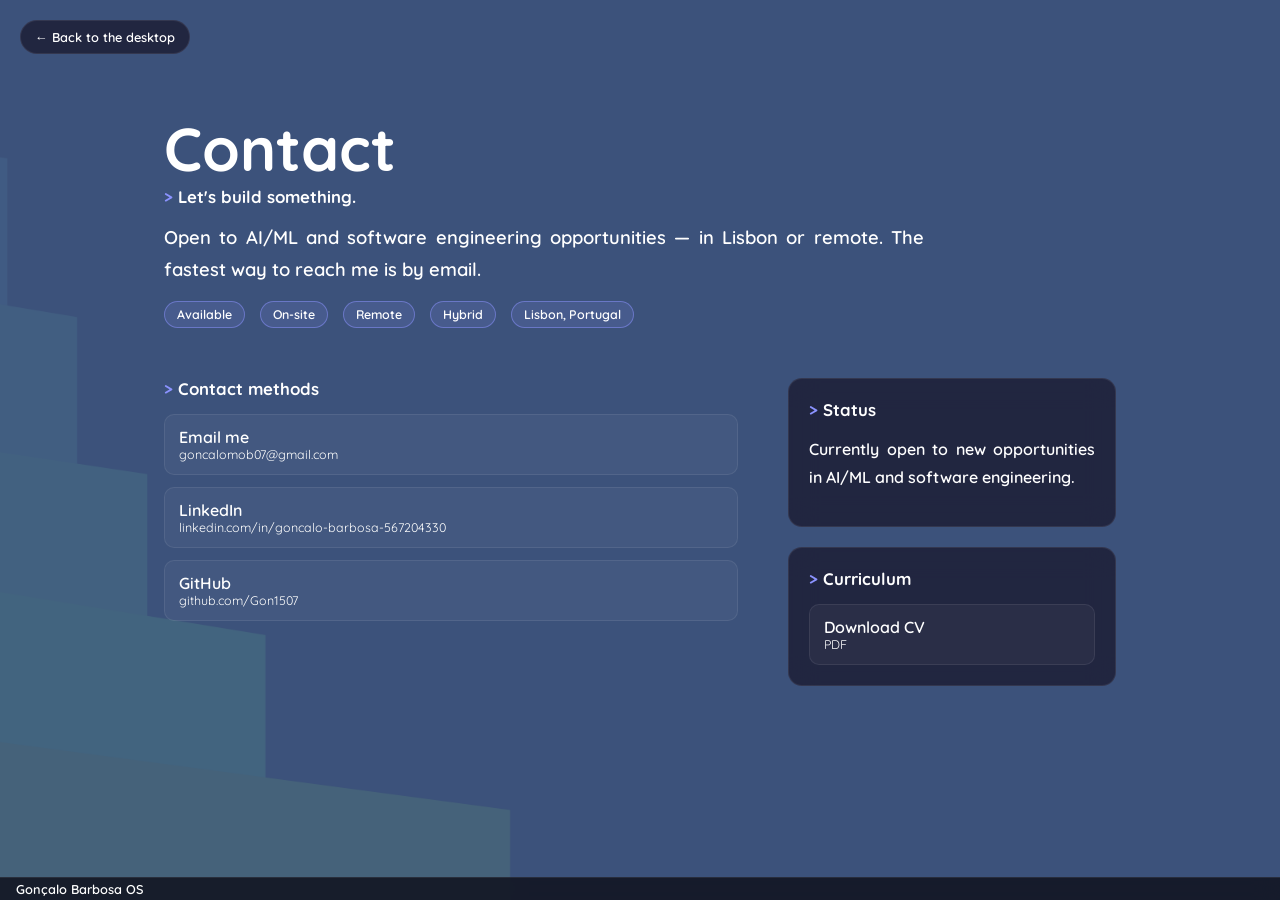
==== pages/contacts.html @ 38caf9a5 "Change of Font and Contacts page added" ====
<!DOCTYPE html>
<html lang="en" class="blue-theme">

<head>
    <meta charset="UTF-8">
    <meta name="viewport" content="width=device-width, initial-scale=1.0">
    <title>Contact — Gonçalo Barbosa</title>

    <link rel="preconnect" href="https://fonts.googleapis.com">
    <link rel="preconnect" href="https://fonts.gstatic.com" crossorigin>
    <link href="https://fonts.googleapis.com/css2?family=Quicksand:wght@400;500;600;700&display=swap" rel="stylesheet">
    <link rel="stylesheet" href="../css/style.css">
    <link rel="stylesheet" href="../css/pagestyle.css">
    <link rel="icon" href="../img/icon.ico">
</head>

<body>
    <a class="voltar" href="../index.html">← Back to the desktop</a>

    <main class="pagina">
        <header>
            <h1>Contact</h1>
            <h2>Let's build something.</h2>
            <p class="descricao">
                Open to AI/ML and software engineering opportunities — in Lisbon or remote.
                The fastest way to reach me is by email.
            </p>
            <ul class="etiquetas">
                <li class="etiqueta">Available</li>
                <li class="etiqueta">On-site</li>
                <li class="etiqueta">Remote</li>
                <li class="etiqueta">Hybrid</li>
                <li class="etiqueta">Lisbon, Portugal</li>
            </ul>
        </header>

        <div class="colunas">
            <div class="coluna-principal">
                <section>
                    <h2>Contact methods</h2>
                    <div class="contact-cards">
                        <a class="botao" href="mailto:goncalomob07@gmail.com">
                            Email me
                            <small>goncalomob07@gmail.com</small>
                        </a>
                        <a class="botao" href="https://www.linkedin.com/in/goncalo-barbosa-567204330"
                            target="_blank" rel="noopener">
                            LinkedIn
                            <small>linkedin.com/in/goncalo-barbosa-567204330</small>
                        </a>
                        <a class="botao" href="https://github.com/Gon1507" target="_blank" rel="noopener">
                            GitHub
                            <small>github.com/Gon1507</small>
                        </a>
                    </div>
                </section>
            </div>

            <aside class="lateral">
                <div class="painel">
                    <h2>Status</h2>
                    <p>Currently open to new opportunities in AI/ML and software engineering.</p>
                </div>

                <div class="painel">
                    <h2>Curriculum</h2>
                    <a class="botao" href="../img/CV.pdf" download="Goncalo-Barbosa-CV.pdf">
                        Download CV
                        <small>PDF</small>
                    </a>
                </div>
            </aside>
        </div>
    </main>

    <div class="taskbar">
        <a href="../index.html">Gonçalo Barbosa OS</a>
    </div>
</body>

</html>
---- css/style.css ----
* {
    margin: 0;
    padding: 0;
    box-sizing: border-box;
    user-select: none;
}

body {
    font-family: 'Quicksand', sans-serif;
    background: #11131e url('../img/background.png') no-repeat center/cover;
    height: 100vh;
    overflow: hidden;
    color: #fff;
}

.desktop {
    height: calc(100vh - 40px);
    padding: 20px;
    position: relative;
    overflow: hidden;
}

.icons-center {
    height: 100%;
    display: flex;
    justify-content: center;
    align-items: center;
    gap: 20px;
}

.icon {
    width: 150px;
    height: 140px;
    display: flex;
    flex-direction: column;
    align-items: center;
    justify-content: center;
    cursor: pointer;
    padding: 8px;
    border-radius: 10px;
    transition: background 0.2s, transform 0.2s;
}

.icon:hover {
    background: rgba(255, 255, 255, 0.12);
    backdrop-filter: blur(3px);
    transform: scale(1.1);
}

.icon span {
    font-size: 0.75rem;
    font-weight: 600;
    text-align: center;
    text-shadow: 0 2px 4px rgba(0,0,0,0.9);
    width: 100%;
    line-height: 1.1;
}

.icon-custom-img {
    width: 85px;
    height: 85px;
    object-fit: contain;
    margin-bottom: 6px;
    filter: drop-shadow(0 2px 4px rgba(0,0,0,0.5));
}

.window {
    position: fixed;
    top: 50%;
    left: 50%;
    transform: translate(-50%, -50%);
    width: 450px;
    max-width: 90vw;
    background: linear-gradient(160deg, rgba(32, 34, 54, 0.96), rgba(16, 18, 30, 0.96));
    backdrop-filter: blur(18px);
    border: 1px solid rgba(255, 255, 255, 0.1);
    border-radius: 16px;
    box-shadow: 0 25px 60px rgba(0, 0, 0, 0.65);
    display: none;
    flex-direction: column;
    overflow: hidden;
    z-index: 100;
    animation: pop 0.25s cubic-bezier(0.2, 0.9, 0.3, 1.2);
}

.window.active {
    border-color: rgba(108, 99, 255, 0.55);
    box-shadow: 0 25px 60px rgba(0, 0, 0, 0.65), 0 0 40px rgba(108, 99, 255, 0.25);
}

.window-header {
    background: linear-gradient(90deg, rgba(108, 99, 255, 0.28), rgba(139, 92, 246, 0.04));
    padding: 12px 16px;
    display: flex;
    align-items: center;
    gap: 12px;
    border-bottom: 1px solid rgba(255, 255, 255, 0.08);
    cursor: grab;
}

.window-header .title {
    flex: 1;
    font-size: 0.85rem;
    font-weight: 600;
    color: #dcdfee;
}

.close-btn {
    order: -1;
    background: #ff5f56;
    border: none;
    color: transparent;
    width: 14px;
    height: 14px;
    border-radius: 50%;
    cursor: pointer;
    font-size: 11px;
    line-height: 14px;
    transition: transform 0.15s, color 0.15s;
}

.window-header:hover .close-btn {
    color: rgba(0, 0, 0, 0.6);
}

.close-btn:hover {
    transform: scale(1.25);
}

.window-body {
    padding: 24px;
    font-size: 0.9rem;
    line-height: 1.6;
    color: #d1d5db;
    max-height: 60vh;
    overflow-y: auto;
    scrollbar-width: thin;
    scrollbar-color: rgba(108, 99, 255, 0.5) transparent;
    user-select: text;
}

.window-body h2,
.window-body h3 {
    color: #fff;
    margin-bottom: 8px;
}

.window-body hr {
    border: none;
    height: 1px;
    background: linear-gradient(90deg, #6c63ff, transparent);
    opacity: 0.6;
    margin: 12px 0;
}

.window-body a {
    color: #a78bfa;
    text-decoration: none;
    border-bottom: 1px solid rgba(167, 139, 250, 0.35);
    transition: color 0.15s, border-color 0.15s;
    user-select: text;
}

.window-body a:hover {
    color: #c4b5fd;
    border-color: rgba(196, 181, 253, 0.8);
}

.project-item {
    position: relative;
    background: rgba(255, 255, 255, 0.03);
    padding: 14px;
    border-radius: 10px;
    border: 1px solid rgba(255, 255, 255, 0.06);
    margin-bottom: 12px;
    cursor: pointer;
    transition: all 0.2s ease;
}

.project-item h4 {
    color: #fff;
    margin-bottom: 4px;
}

.project-item p {
    font-size: 0.85rem;
    color: #9ca3af;
}

.project-item:hover {
    background: rgba(108, 99, 255, 0.1);
    border-color: rgba(108, 99, 255, 0.5);
    transform: translateY(-2px);
}

.project-item[onclick]::after {
    content: '→';
    position: absolute;
    top: 14px;
    right: 14px;
    color: #8b5cf6;
    opacity: 0;
    transform: translateX(-6px);
    transition: all 0.2s;
}

.project-item[onclick]:hover::after {
    opacity: 1;
    transform: none;
}

.terminal-body {
    font-family: 'Fira Code', monospace;
    background: #0a0b11;
    color: #00ff88;
    text-shadow: 0 0 6px rgba(0, 255, 136, 0.4);
}

.term-line {
    margin-bottom: 6px;
}

.term-line:last-child::after {
    content: '▍';
    animation: blink 1s steps(1) infinite;
}

.taskbar {
  position: fixed;
  left: 0;
  right: 0;
  bottom: 0;
  height: 23px;
  z-index: 60;
  display: flex;
  align-items: center;
  justify-content: space-between;
  padding: 0 16px;
  background: rgba(16, 18, 30, 0.85);
  backdrop-filter: blur(12px);
  border-top: 1px solid var(--edge);
  font-size: 0.8rem;
  color: var(--text);
}

.taskbar a {
  color: #fff;
  text-decoration: none;
  font-weight: 600;
}

@keyframes pop {
    from { opacity: 0; scale: 0.92; }
}

@keyframes blink {
    50% { opacity: 0; }
}

@media (max-width: 768px) {
    body {
        overflow-y: auto;
    }

    .desktop {
        height: auto;
        min-height: calc(100vh - 40px);
        display: flex;
        flex-direction: column;
        align-items: center;
        gap: 20px;
        padding-top: 70px;
        padding-bottom: 60px;
    }

    .icons-center {
        height: auto;
        flex-wrap: wrap;
        width: 100%;
    }

    .icon {
        width: 130px;
        height: 120px;
    }

    .window-header {
        cursor: default;
    }

    .window {
        width: 95vw;
        max-height: 80vh;
    }
}
---- css/pagestyle.css ----
:root {
  --edge: rgba(255, 255, 255, 0.08);
}

.green-theme {
  --destaque: #3ddc97;
  --destaque-fraco: rgba(61, 220, 151, 0.12);
  --destaque-borda: rgba(61, 220, 151, 0.5);
  --cartao: rgba(12, 26, 20, 0.72);
  --fundo: rgba(13, 37, 17, 0.5);
  --background: rgba(32, 73, 39, 0.5);
}

.red-theme {
  --destaque: #ff2d3f;
  --destaque-fraco: rgba(255, 45, 63, 0.14);
  --destaque-borda: rgba(255, 45, 63, 0.55);
  --cartao: rgba(28, 7, 10, 0.74);
  --fundo: rgba(22, 5, 7, 0.6);
  --background: rgba(120, 0, 15, 0.75);
}

.purple-theme {
  --destaque: #a855f7;
  --destaque-fraco: rgba(168, 85, 247, 0.15);
  --destaque-borda: rgba(168, 85, 247, 0.55);
  --cartao: rgba(38, 19, 56, 0.74);
  --fundo: rgba(30, 13, 48, 0.6);
  --background: rgba(56, 34, 75, 0.8);
}

.blue-theme {
  --destaque: #8b93ff;
  --destaque-fraco: rgba(139, 147, 255, 0.14);
  --destaque-borda: rgba(139, 147, 255, 0.5);
  --cartao: rgba(24, 22, 42, 0.72);
  --fundo: rgba(20, 18, 36, 0.55);
  --background: rgba(36, 34, 62, 0.6);
}

body {
  overflow-y: auto;
  background-attachment: fixed;
  font-weight: 600;
}

body::before {
  content: "";
  position: fixed;
  inset: 0;
  z-index: -1;
  background: var(--background);
}

.pagina {
  max-width: 1000px;
  margin: 0 auto;
  padding: 110px 24px 90px;
  display: flex;
  flex-direction: column;
  gap: 50px;
}

.voltar {
  position: fixed;
  top: 20px;
  left: 20px;
  z-index: 50;
  padding: 8px 14px;
  border-radius: 500px;
  background: var(--cartao);
  border: 1px solid var(--edge);
  color: #fff;
  text-decoration: none;
  font-size: 0.8rem;
}

.voltar:hover {
  border-color: var(--destaque-borda);
}

h1 {
  font-size: 3.8rem;
}

h2 {
  font-size: 1.05rem;
}

h2::before {
  content: "> ";
  color: var(--destaque);
}

h2, p {
  margin-bottom: 15px;
}

p {
  line-height: 1.75;
  text-align: justify;
}

ul {
  list-style: none;
}

.descricao {
  font-size: 1.15rem;
  max-width: 760px;
}

.nota {
  font-size: 0.85rem;
}

.etiquetas {
  display: flex;
  flex-wrap: wrap;
  gap: 15px;
}

.etiqueta {
  font-size: 0.78rem;
  padding: 5px 12px;
  border-radius: 999px;
  background: var(--destaque-fraco);
  border: 1px solid var(--destaque-borda);
}

.colunas {
  display: grid;
  grid-template-columns: 1.75fr 1fr;
  gap: 50px;
  align-items: start;
}

.coluna-principal {
  display: grid;
  gap: 50px;
}

.lateral {
  display: grid;
  gap: 20px;
  position: sticky;
  top: 30px;
}

.funcionalidades {
  display: grid;
  gap: 10px;
  text-align: center;
}

.funcionalidades li {
  padding: 12px 16px;
  border-radius: 10px;
  background: rgba(255, 255, 255, 0.03);
  border: 1px solid var(--edge);
}

.funcionalidades li:hover {
  background: var(--destaque-fraco);
  border-color: var(--destaque-borda);
}

.painel {
  padding: 20px;
  border-radius: 14px;
  background: var(--cartao);
  backdrop-filter: blur(14px);
  border: 1px solid var(--edge);
}

.botao {
  position: relative;
  display: block;
  padding: 12px 36px 12px 14px;
  border-radius: 10px;
  text-decoration: none;
  color: #fff;
  font-weight: 600;
  background: rgba(255, 255, 255, 0.04);
  border: 1px solid var(--edge);
  transition: 0.2s;
}

.botao small {
  display: block;
  font-weight: 400;
  font-size: 0.78rem;
}

.botao::after {
  content: "→";
  position: absolute;
  right: 14px;
  top: 50%;
  transform: translateY(-50%);
  color: var(--destaque);
  opacity: 0;
  transition: 0.2s;
}

.botao:hover {
  background: var(--destaque-fraco);
  border-color: var(--destaque-borda);
  transform: translateY(-2px);
}

.botao:hover::after {
  opacity: 1;
}

.tira-docs {
  display: flex;
  gap: 16px;
  overflow-x: auto;
  padding: 20px 4px;
}

.doc {
  flex: 0 0 200px;
  position: relative;
  display: block;
  border-radius: 8px;
  overflow: hidden;
  border: 1px solid var(--edge);
  transition: 0.15s;
}

.doc:hover {
  border-color: var(--destaque-borda);
  transform: translateY(-4px);
}

.doc img {
  display: block;
  width: 100%;
}

.doc span {
  position: absolute;
  left: 8px;
  bottom: 8px;
  padding: 3px 8px;
  border-radius: 999px;
  font-family: 'Fira Code', monospace;
  font-size: 0.7rem;
  color: #fff;
  background: var(--cartao);
  border: 1px solid var(--destaque-borda);
}

.linha-relatorio {
  display: flex;
  flex-wrap: wrap;
  gap: 24px;
}

.linha-relatorio .doc {
  flex: 1 1 200px;
}

.screenshots {
  display: grid;
  gap: 24px;
}

.screenshots img {
  width: 100%;
  border-radius: 14px;
  border: 1px solid var(--edge);
}

.contact-cards {
  display: grid;
  gap: 12px;
}

@media (max-width: 768px) {
  .colunas {
    grid-template-columns: 1fr;
  }

  .lateral {
    position: static;
  }
}
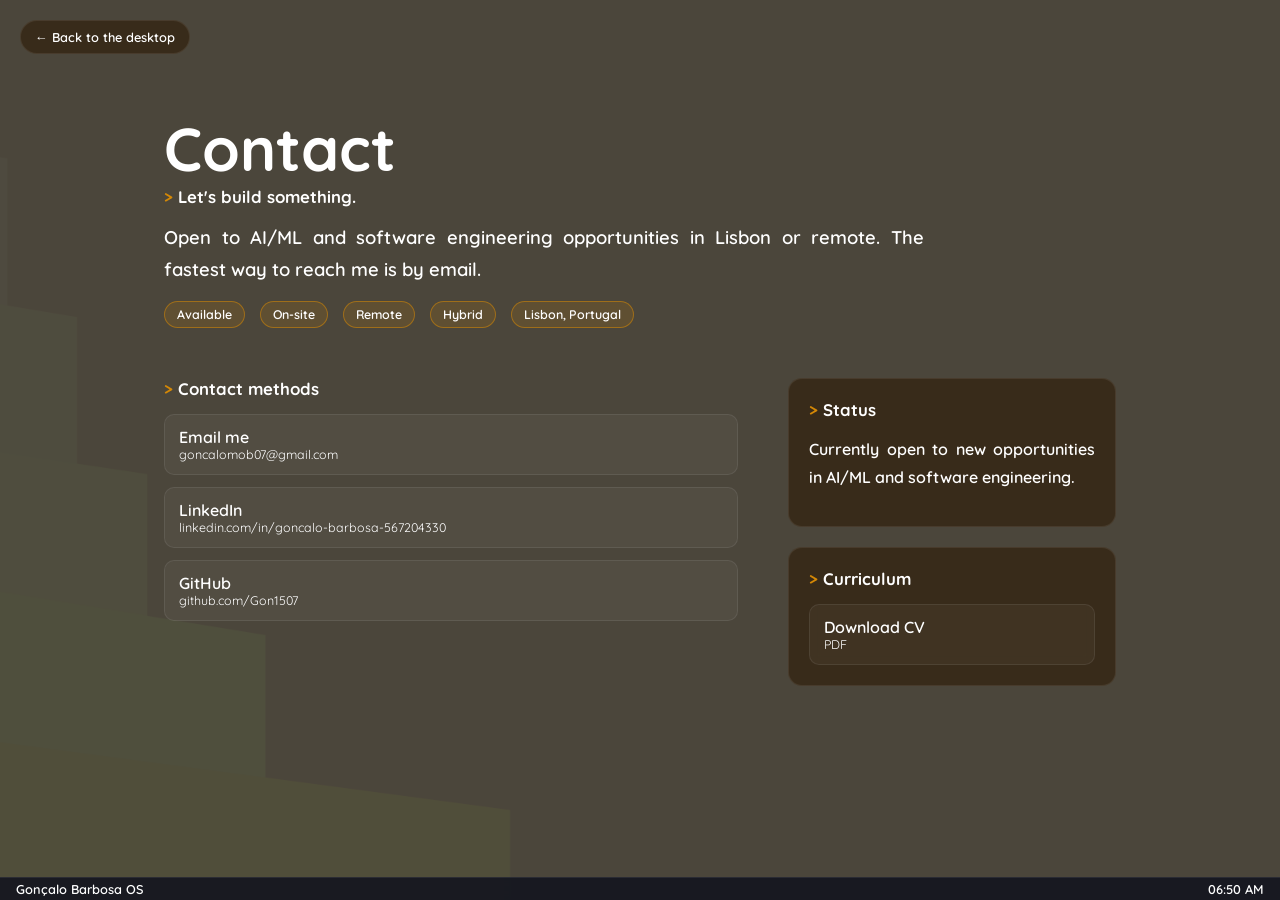
==== commit 80588213: "Changes html" ====
--- a/pages/contacts.html
+++ b/pages/contacts.html
@@ -1,5 +1,5 @@
 <!DOCTYPE html>
-<html lang="en" class="blue-theme">
+<html lang="en" class="yellow-theme">
 
 <head>
     <meta charset="UTF-8">
@@ -22,7 +22,7 @@
             <h1>Contact</h1>
             <h2>Let's build something.</h2>
             <p class="descricao">
-                Open to AI/ML and software engineering opportunities — in Lisbon or remote.
+                Open to AI/ML and software engineering opportunities in Lisbon or remote.
                 The fastest way to reach me is by email.
             </p>
             <ul class="etiquetas">
@@ -43,8 +43,8 @@
                             Email me
                             <small>goncalomob07@gmail.com</small>
                         </a>
-                        <a class="botao" href="https://www.linkedin.com/in/goncalo-barbosa-567204330"
-                            target="_blank" rel="noopener">
+                        <a class="botao" href="https://www.linkedin.com/in/goncalo-barbosa-567204330" target="_blank"
+                            rel="noopener">
                             LinkedIn
                             <small>linkedin.com/in/goncalo-barbosa-567204330</small>
                         </a>
@@ -74,8 +74,12 @@
     </main>
 
     <div class="taskbar">
-        <a href="../index.html">Gonçalo Barbosa OS</a>
+        <a href="index.html">Gonçalo Barbosa OS</a>
+        <span id="clock"></span>
     </div>
+
+    <!-- Main Logic Script: tIME (So far) -->
+    <script src="../js/script.js"></script>
 </body>
 
 </html>
--- a/css/style.css
+++ b/css/style.css
@@ -12,6 +12,15 @@
     overflow: hidden;
     color: #fff;
 }
+
+body::before {
+    content: "";
+    position: fixed;
+    inset: 0;
+    z-index: -1;
+    background: rgba(26, 30, 51, 0.6);
+}
+
 
 .desktop {
     height: calc(100vh - 40px);
@@ -93,6 +102,7 @@
     padding: 12px 16px;
     display: flex;
     align-items: center;
+    justify-content: space-between;
     gap: 12px;
     border-bottom: 1px solid rgba(255, 255, 255, 0.08);
     cursor: grab;
@@ -106,13 +116,12 @@
 }
 
 .close-btn {
-    order: -1;
     background: #ff5f56;
     border: none;
     color: transparent;
-    width: 14px;
-    height: 14px;
-    border-radius: 50%;
+    width: 20px;
+    height: 20px;
+    border-radius: 15%;
     cursor: pointer;
     font-size: 11px;
     line-height: 14px;
--- a/css/pagestyle.css
+++ b/css/pagestyle.css
@@ -29,13 +29,13 @@
   --background: rgba(56, 34, 75, 0.8);
 }
 
-.blue-theme {
-  --destaque: #8b93ff;
-  --destaque-fraco: rgba(139, 147, 255, 0.14);
-  --destaque-borda: rgba(139, 147, 255, 0.5);
-  --cartao: rgba(24, 22, 42, 0.72);
-  --fundo: rgba(20, 18, 36, 0.55);
-  --background: rgba(36, 34, 62, 0.6);
+.yellow-theme {
+  --destaque: #d48806;
+  --destaque-fraco: rgba(212, 136, 6, 0.15);
+  --destaque-borda: rgba(212, 136, 6, 0.55);
+  --cartao: rgba(51, 35, 15, 0.74);
+  --fundo: rgba(38, 25, 10, 0.6);
+  --background: rgba(71, 49, 21, 0.8);
 }
 
 body {
